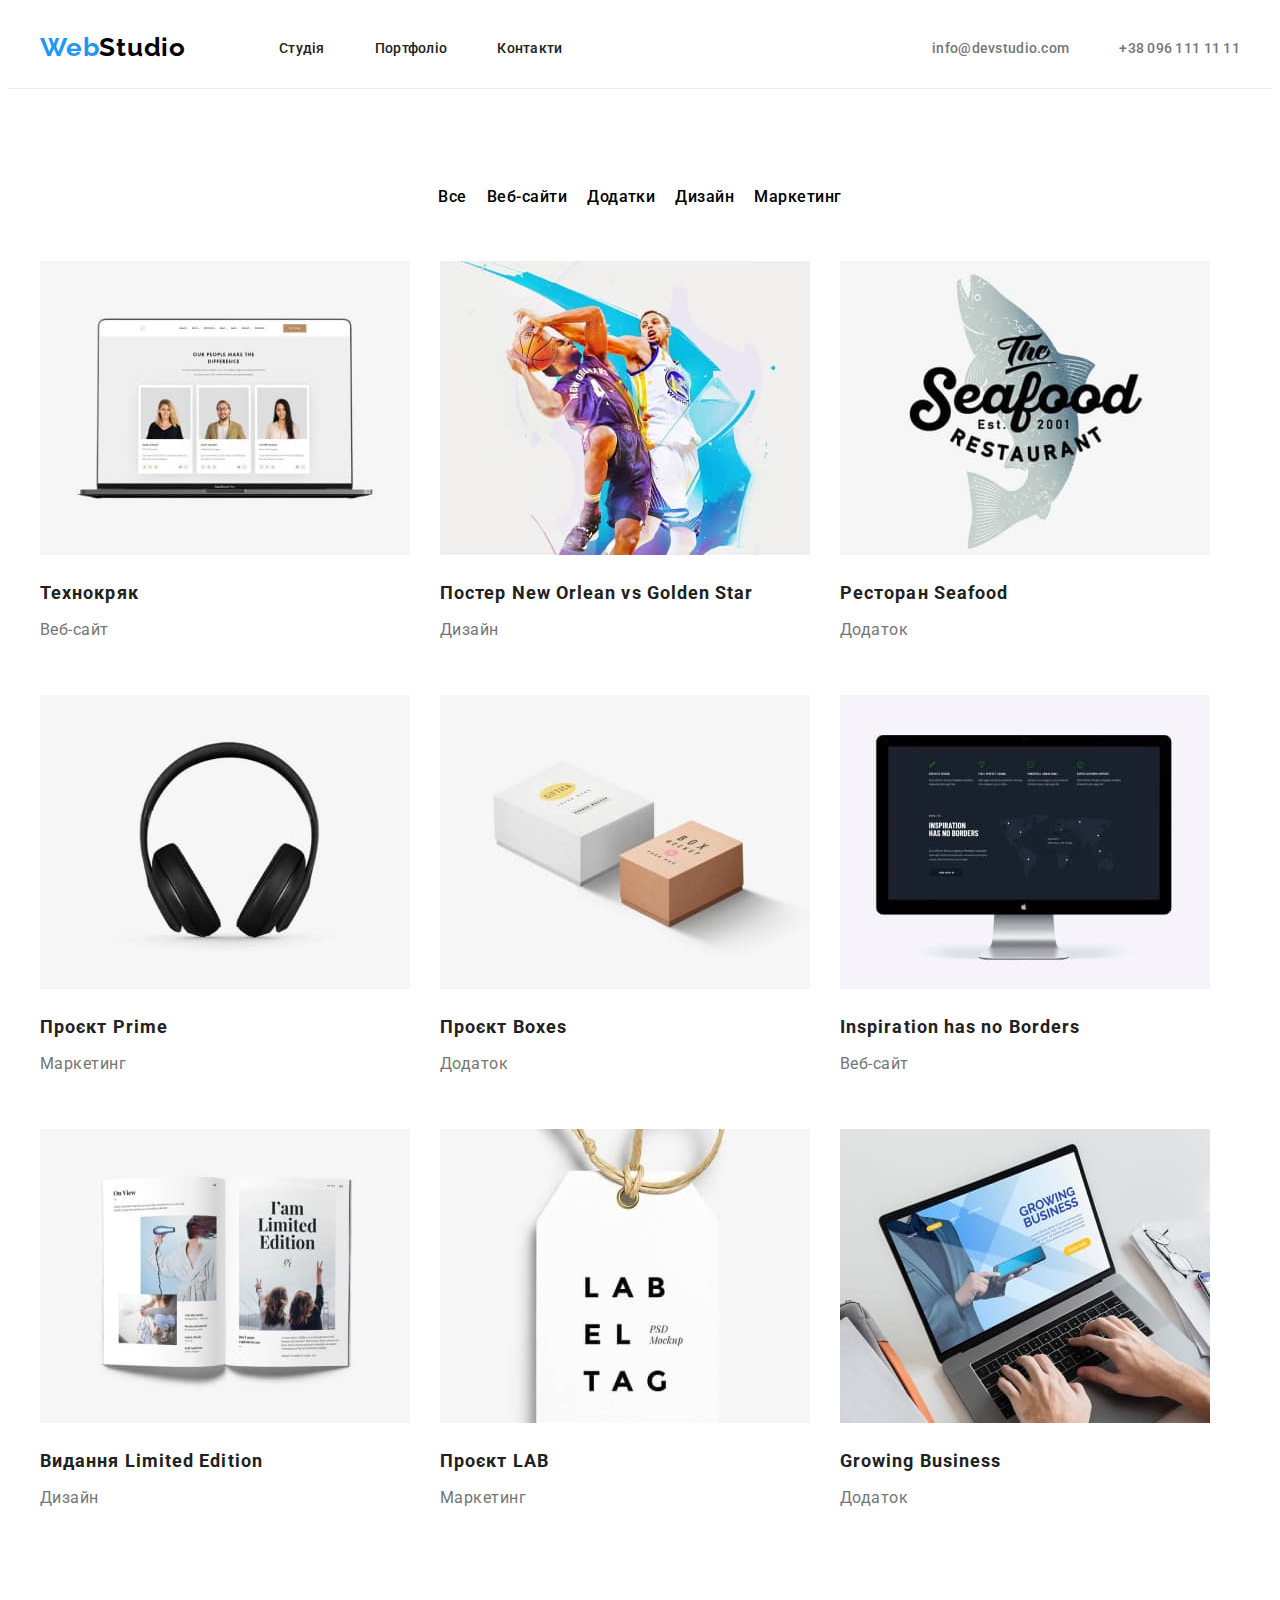
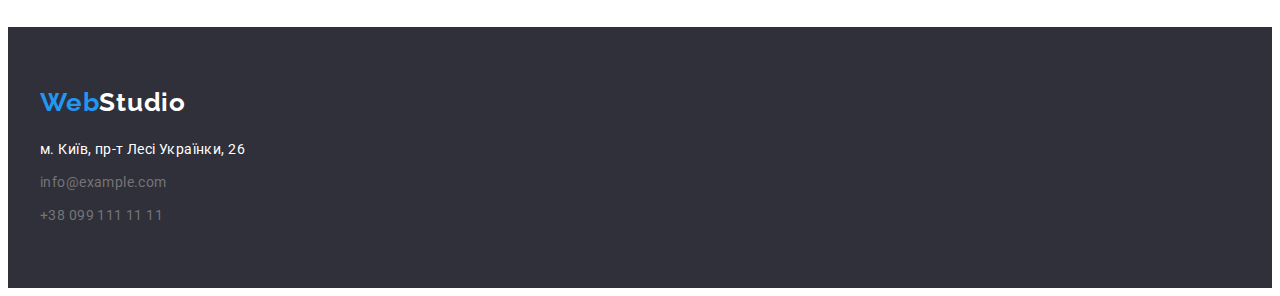
==== portfolio.html @ 6ba7637a "css" ====
<!DOCTYPE html>
<html lang="ru">
  <head>
    <meta charset="UTF-8" />
    <meta http-equiv="X-UA-Compatible" content="IE=edge" />
    <meta name="viewport" content="width=device-width, initial-scale=1.0" />
    <link
      rel="stylesheet"
      href="https://cdnjs.cloudflare.com/ajax/libs/modern-normalize/1.1.0/modern-normalize.min.css"
      integrity="sha512-wpPYUAdjBVSE4KJnH1VR1HeZfpl1ub8YT/NKx4PuQ5NmX2tKuGu6U/JRp5y+Y8XG2tV+wKQpNHVUX03MfMFn9Q=="
      crossorigin="anonymous"
      referrerpolicy="no-referrer"
    />
    <link rel="preconnect" href="https://fonts.googleapis.com" />
    <link rel="preconnect" href="https://fonts.gstatic.com" crossorigin />
    <link
      href="https://fonts.googleapis.com/css2?family=Raleway:wght@700&family=Roboto:wght@400;500;700;900&display=swap"
      rel="stylesheet"
    />
    <link rel="stylesheet" href="./CSS/reset.css" />
    <link rel="stylesheet" href="./CSS/style.css" />
    <title lang="en">Portfolio</title>
  </head>
  <body>
    <header class="header">
      <div class="container">
        <a class="header-logo link" href="/" lang="en"
          ><span class="header-web-logo">Web</span>Studio</a
        >
        <nav>
          <ul class="header-navigation-list list">
            <li class="header-navigation-item">
              <a class="header-navigation-link link" href="/">Студія</a>
            </li>
            <li class="header-navigation-item">
              <a class="header-navigation-link link" href="">Портфоліо</a>
            </li>
            <li class="header-navigation-item">
              <a class="header-navigation-link link" href="">Контакти</a>
            </li>
          </ul>
        </nav>
        <ul class="header-address-list list">
          <li class="header-address-item">
            <a class="header-address-link link" href="mailto:info@devstudio.com" lang="en"
              >info@devstudio.com</a
            >
          </li>
          <li class="header-address-item">
            <a class="header-address-link link" href="tel:+380961111111">+38 096 111 11 11</a>
          </li>
        </ul>
      </div>
    </header>
    <main>
      <section class="main-filter">
        <div class="container">
          <ul class="filter-list list">
            <li class="filter-item">
              <button class="filter-btn" type="button">Все</button>
            </li>
            <li class="filter-item">
              <button class="filter-btn" type="button">Веб-сайти</button>
            </li>
            <li class="filter-item">
              <button class="filter-btn" type="button">Додатки</button>
            </li>
            <li class="filter-item">
              <button class="filter-btn" type="button">Дизайн</button>
            </li>
            <li class="filter-item">
              <button class="filter-btn" type="button">Маркетинг</button>
            </li>
          </ul>
          <ul class="example-list list">
            <li class="example-item">
              <div class="card">
                <img class="example-picture" src="/images/Laptop.jpg" alt="Ноутбук" width="370" />
                <h3 class="example-title">Технокряк</h3>
                <p class="example-description">Веб-сайт</p>
              </div>
            </li>
            <li class="example-item">
              <div class="card">
                <img
                  class="example-picture"
                  src="/images/basketball.jpg"
                  alt="Постер New Orlean vs Golden Star"
                  width="370"
                />
                <h3 class="example-title">Постер New Orlean vs Golden Star</h3>
                <p class="example-description">Дизайн</p>
              </div>
            </li>
            <li class="example-item">
              <div class="card">
                <img
                  class="example-picture"
                  src="/images/restaurant.jpg"
                  alt="Ресторан"
                  width="370"
                />
                <h3 class="example-title">Ресторан Seafood</h3>
                <p class="example-description">Додаток</p>
              </div>
            </li>
            <li class="example-item">
              <div class="card">
                <img
                  class="example-picture"
                  src="/images/headphones.jpg"
                  alt="Наушники"
                  width="370"
                />
                <h3 class="example-title">Проєкт Prime</h3>
                <p class="example-description">Маркетинг</p>
              </div>
            </li>
            <li class="example-item">
              <div class="card">
                <img class="example-picture" src="/images/boxes.jpg" alt="Боксеры" width="370" />
                <h3 class="example-title">Проєкт Boxes</h3>
                <p class="example-description">Додаток</p>
              </div>
            </li>
            <li class="example-item">
              <div class="card">
                <img class="example-picture" src="/images/screen.jpg" alt="Экран" width="370" />
                <h3 class="example-title">Inspiration has no Borders</h3>
                <p class="example-description">Веб-сайт</p>
              </div>
            </li>
            <li class="example-item">
              <div class="card">
                <img class="example-picture" src="/images/magazine.jpg" alt="Журнал" width="370" />
                <h3 class="example-title">Видання Limited Edition</h3>
                <p class="example-description">Дизайн</p>
              </div>
            </li>
            <li class="example-item">
              <div class="card">
                <img class="example-picture" src="/images/label.jpg" alt="Этикетка" width="370" />
                <h3 class="example-title">Проєкт LAB</h3>
                <p class="example-description">Маркетинг</p>
              </div>
            </li>
            <li class="example-item">
              <div class="card">
                <img
                  class="example-picture"
                  src="/images/laptop-typing.jpg"
                  alt="Печатает на ноутбуке"
                  width="370"
                />
                <h3 class="example-title">Growing Business</h3>
                <p class="example-description">Додаток</p>
              </div>
            </li>
          </ul>
        </div>
      </section>
    </main>
    <footer class="footer-address">
      <div class="container">
        <a class="footer-logo link" href="/"><span class="footer-web-logo">Web</span>Studio</a>
        <address class="foorer-address">
          <ul class="footer-address-list list">
            <li class="footer-address-item">
              <p class="address">м. Київ, пр-т Лесі Українки, 26</p>
            </li>
            <li class="footer-address-item">
              <p class="footer-address-description">info@example.com</p>
            </li>
            <li class="footer-address-item">
              <p class="footer-phone">+38 099 111 11 11</p>
            </li>
          </ul>
        </address>
      </div>
    </footer>
  </body>
</html>
---- CSS/style.css ----
:root {
    --main-header-color: #FFFFFF;
    --second-heading-color: #212121; 
    --description-color: #757575;
    --header-logo-color: #000000;
    --footer-logo-color: #FFFFFF; 
    --hover-color: #2196F3; 
    --footer-adress-color: #FFFFFF; 
    --web-logo: #2196F3;
    --service-btn-text: #FFFFFF; 
    --service-btn-color: #2196F3;
    --filter-btn-hover-text: #FFFFFF;
    --filter-btn-hover-color: #2196F3;
    --filter-btn-text: #212121;
}

p,
h1,
h2,
h3,
h4,
h5,
h6 {margin: 0;}

ul {margin: 0;
padding-left: 0;}

a {
    color: inherit;
}

body {font-family: "Roboto", "Raleway", sans-serif;
}

button input a {
    cursor: pointer;
}

.list {
    list-style: none;
    text-decoration: none;
}

.link {
    text-decoration: none;
}

.container {
    width: 1200px;
    margin: 0 auto;
    padding-left: 15px;
    padding-right: 15px;
    /* outline: 1px solid tomato; */
}


/* -------------- studio\portfolio header -------------- */

.header {
    padding-top: 24px;
    padding-bottom: 25px;
    border-bottom: 1px solid #ECECEC;
}

.header > .container { 
    display: flex;
    align-items: center;
}

.header-web-logo {
    color: var(--web-logo);
}

.header-logo {
    font-family: 'Raleway'; 
    font-weight: 700;
    font-size: 26px;
    line-height: 1.2;
    letter-spacing: 0.03em;
    color: var(--header-logo-color);
    margin-right: 93px;
}

.header-navigation-list {
    display: flex;
    gap: 50px;
}

.header-navigation-link:hover,
.header-navigation-link:focus {
    color: var(--hover-color)
}
.header-navigation-link {
    font-weight: 500;
    font-size: 14px;
    line-height: 1.15;
    letter-spacing: 0.02em;
    color: var(--second-heading-color);
}

.header-address-list {
    display: flex;
    gap: 50px;
    margin-left: auto;
}

.header-address-link:hover,
.header-address-link:focus {
    color: var(--hover-color)
}
.header-address-link {
    font-weight: 500;
    font-size: 14px;
    line-height: 1.15;
    letter-spacing: 0.02em;
    color: var(--description-color)
}


/* -------------- studio-main -------------- */

.btn-section {
    background-color: #2F303A;
    padding: 200px 100px 280px 100px;
}

.btn-section > .container { 
    display: flex;
    flex-direction: column;
    align-items: center;
}

.btn-heading {
    font-weight: 900;
    font-size: 44px;
    line-height: 1.36;
    text-align: center;
    letter-spacing: 0.06em;
    text-transform: uppercase;
    color: var(--main-header-color);
    margin-bottom: 30px;
    max-width: 700px;
}

.main-btn {
    font-family: 'roboto';
    color: var(--service-btn-text);
    background-color: var(--service-btn-color);
    border: none;
}

.our-job {
    padding-top: 94px;
    padding-bottom: 94px;
}

.benefits-list {
    margin-bottom: 94px;
    display: flex;
    gap: 30px;
}

.benefits-heading {
    font-weight: 700;
    font-size: 14px;
    line-height: 1.15;
    letter-spacing: 0.03em;
    text-transform: uppercase;
    color: var(--second-heading-color);
    margin-bottom: 10px;
}

.benefits-description {
    font-weight: 400;
    font-size: 14px;
    line-height: 1.71;
    letter-spacing: 0.03em;
    color: var(--description-color);
    margin-bottom: 30px;
}


.our-job-heading {
    font-weight: 700;
    font-size: 36px;
    line-height: 1.17;
    text-align: center;
    letter-spacing: 0.03em;
    color: var(--second-heading-color);
    margin-bottom: 50px;
}

.our-job-list {
    display: flex;
    gap: 30px;
    
}

.our-team { 
    padding-top: 94px;
    padding-bottom: 94px;
}

.our-team-item {
    width: 273px;
    height: 368px;
    /* border: 1px solid black; */
}

.our-team-heading {
    font-weight: 700;
    font-size: 36px;
    line-height: 1.17;
    text-align: center;
    letter-spacing: 0.03em;
    color: var(--second-heading-color);
}

.our-team-list {
    margin-top: 50px;
    display: flex;
    gap: 30px;
}

.product-designer {

}

.frontend-developer {

}

.ui-designer {

}

.marketing {

}

.our-team-name {
    font-weight: 500;
    font-size: 16px;
    line-height: 1.19;
    text-align: center;
    letter-spacing: 0.03em;
    color: var(--second-heading-color);
    margin-top: 30px;
    margin-bottom: 10px;
}

.our-team-job-title {
    font-weight: 400;
    font-size: 16px;
    line-height: 1.19;
    text-align: center;
    letter-spacing: 0.03em;
    color: var(--description-color);
}


/* -------------- portfolio main -------------- */

.main-filter { 
    padding-top: 94px;
    padding-bottom: 94px;
}

.filter-btn:hover,
.filter-btn:focus {
    color: var(--filter-btn-hover-text);
    background-color: var(--filter-btn-hover-color);
}

.filter-list {
    margin-bottom: 50px;
    display: flex;
    gap: 8px;
    justify-content: center;
}

.filter-btn {
    font-family: 'roboto';
    font-weight: 500;
    font-size: 16px;
    line-height: 1.62;
    text-align: center;
    letter-spacing: 0.03em;
    border: none;
    background: none;
}


.example-list {
    display: flex;
    flex-wrap: wrap;
    row-gap: 30px;
    column-gap: 30px;
}

.card {
/* border: 1px solid black; */
} 

.example-item { 
    width: 370px;
    height: 404px;
    /* border: 1px solid black; */
}

.example-title {
    font-weight: 700;
    font-size: 18px;
    line-height: 2.0;
    letter-spacing: 0.06em;
    color: var(--second-heading-color);
    margin-top: 20px;
    margin-bottom: 4px;
}

.example-description {
    font-weight: 400;
    font-size: 16px;
    line-height: 1.88;
    letter-spacing: 0.03em;
    color: var(--description-color);
    margin-bottom: 114px;
}

/* -------------- studio/porfolio footer -------------- */
.footer-address {
    background-color: #2F303A;
    padding-top: 60px;
    padding-bottom: 60px;
}

.footer-web-logo {
    color: var(--web-logo);
}


.footer-logo {
    font-family: 'Raleway';
    font-weight: 700;
    font-size: 26px;
    margin-bottom: 20px;
    line-height: 1.2;
    letter-spacing: 0.03em;
    color: var(--footer-logo-color);
}

.footer-address-list {
    gap: 9px;
}

.address {
    font-weight: 400;
    font-size: 14px;
    font-style: normal;
    line-height: 1.71;
    letter-spacing: 0.03em;
    color: var(--footer-adress-color);
    margin-bottom: 9px;
}

.footer-address-description {
    font-family: 'Roboto';
    font-style: normal;
    font-weight: 400;
    font-size: 14px;
    line-height: 1.71;
    letter-spacing: 0.03em;
    color: var(--description-color);
    margin-bottom: 9px;
}


.footer-phone {
        font-family: 'Roboto';
            font-style: normal;
            font-weight: 400;
            font-size: 14px;
            line-height: 1.71;
            letter-spacing: 0.03em;
            color: var(--description-color);
}
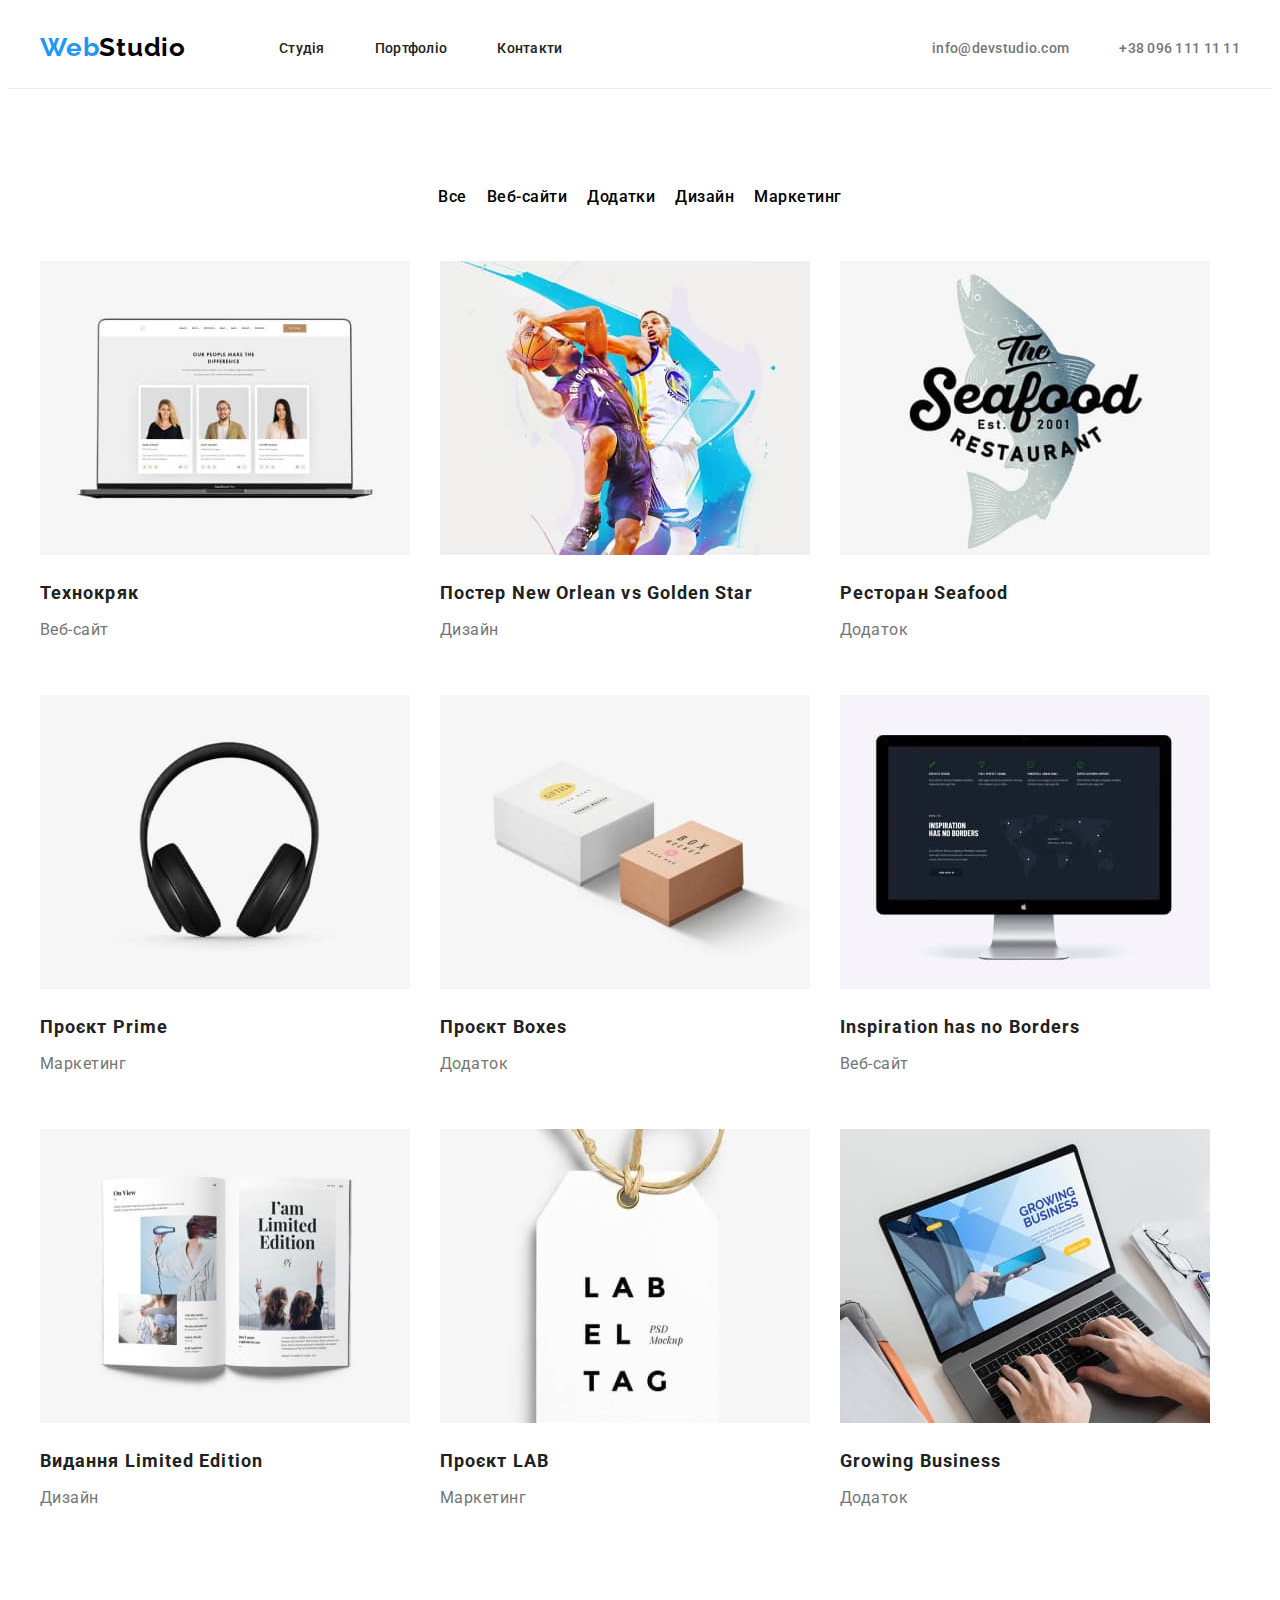
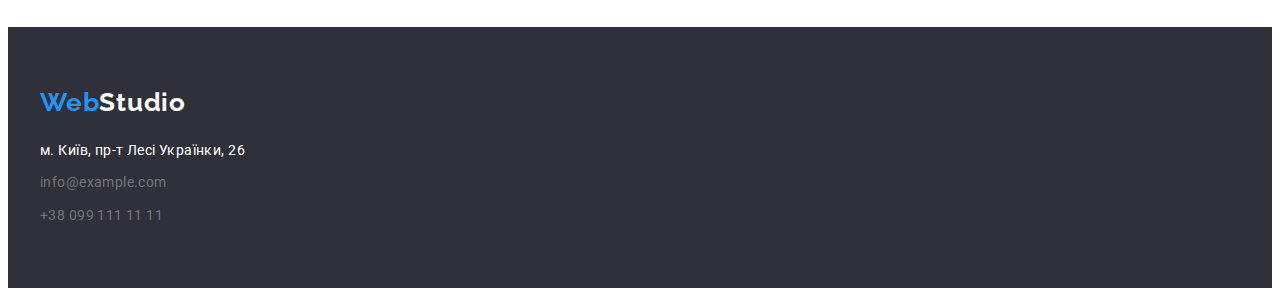
==== commit 0e54039e: "Done" ====
--- a/portfolio.html
+++ b/portfolio.html
@@ -23,17 +23,17 @@
   </head>
   <body>
     <header class="header">
-      <div class="container">
-        <a class="header-logo link" href="/" lang="en"
-          ><span class="header-web-logo">Web</span>Studio</a
-        >
-        <nav>
+      <div class="container header-container">
+        <nav class="haeder-navigation">
+        <a class="header-logo link" href="index.html" lang="en"
+          ><span class="header-web-logo">Web</span>Studio
+        </a>
           <ul class="header-navigation-list list">
             <li class="header-navigation-item">
-              <a class="header-navigation-link link" href="/">Студія</a>
+              <a class="header-navigation-link link" href="index.html">Студія</a>
             </li>
             <li class="header-navigation-item">
-              <a class="header-navigation-link link" href="">Портфоліо</a>
+              <a class="header-navigation-link link" href="portfolio.html">Портфоліо</a>
             </li>
             <li class="header-navigation-item">
               <a class="header-navigation-link link" href="">Контакти</a>
@@ -42,7 +42,7 @@
         </nav>
         <ul class="header-address-list list">
           <li class="header-address-item">
-            <a class="header-address-link link" href="mailto:info@devstudio.com" lang="en"
+            <a class="header-address-link link" href="mailto:info@devstudio.com"
               >info@devstudio.com</a
             >
           </li>
@@ -74,90 +74,89 @@
           </ul>
           <ul class="example-list list">
             <li class="example-item">
-              <div class="card">
-                <img class="example-picture" src="/images/Laptop.jpg" alt="Ноутбук" width="370" />
+                <img class="example-picture" src="./images/Laptop.jpg" alt="Ноутбук" width="370" />
+                <div class="description">
                 <h3 class="example-title">Технокряк</h3>
                 <p class="example-description">Веб-сайт</p>
-              </div>
+                </div>
             </li>
             <li class="example-item">
-              <div class="card">
                 <img
                   class="example-picture"
-                  src="/images/basketball.jpg"
+                  src="./images/basketball.jpg"
                   alt="Постер New Orlean vs Golden Star"
                   width="370"
                 />
+                <div class="description">
                 <h3 class="example-title">Постер New Orlean vs Golden Star</h3>
                 <p class="example-description">Дизайн</p>
-              </div>
+                </div>
             </li>
             <li class="example-item">
-              <div class="card">
                 <img
                   class="example-picture"
-                  src="/images/restaurant.jpg"
+                  src="./images/restaurant.jpg"
                   alt="Ресторан"
                   width="370"
                 />
+                <div class="description">
                 <h3 class="example-title">Ресторан Seafood</h3>
                 <p class="example-description">Додаток</p>
-              </div>
+                </div>
             </li>
             <li class="example-item">
-              <div class="card">
                 <img
                   class="example-picture"
-                  src="/images/headphones.jpg"
+                  src="./images/headphones.jpg"
                   alt="Наушники"
                   width="370"
                 />
+                <div class="description">
                 <h3 class="example-title">Проєкт Prime</h3>
                 <p class="example-description">Маркетинг</p>
-              </div>
+                </div>
             </li>
             <li class="example-item">
-              <div class="card">
-                <img class="example-picture" src="/images/boxes.jpg" alt="Боксеры" width="370" />
+                <img class="example-picture" src="./images/boxes.jpg" alt="Боксеры" width="370" />
+                <div class="description">
                 <h3 class="example-title">Проєкт Boxes</h3>
                 <p class="example-description">Додаток</p>
-              </div>
+                </div>
             </li>
             <li class="example-item">
-              <div class="card">
-                <img class="example-picture" src="/images/screen.jpg" alt="Экран" width="370" />
+                <img class="example-picture" src="./images/screen.jpg" alt="Экран" width="370" />
+                <div class="description">
                 <h3 class="example-title">Inspiration has no Borders</h3>
                 <p class="example-description">Веб-сайт</p>
-              </div>
+                </div>
             </li>
             <li class="example-item">
-              <div class="card">
-                <img class="example-picture" src="/images/magazine.jpg" alt="Журнал" width="370" />
+                <img class="example-picture" src="./images/magazine.jpg" alt="Журнал" width="370" />
+                <div class="description">
                 <h3 class="example-title">Видання Limited Edition</h3>
                 <p class="example-description">Дизайн</p>
-              </div>
+                </div>
             </li>
             <li class="example-item">
-              <div class="card">
-                <img class="example-picture" src="/images/label.jpg" alt="Этикетка" width="370" />
+                <img class="example-picture" src="./images/label.jpg" alt="Этикетка" width="370" />
+                <div class="description">
                 <h3 class="example-title">Проєкт LAB</h3>
                 <p class="example-description">Маркетинг</p>
-              </div>
+                </div>
             </li>
             <li class="example-item">
-              <div class="card">
                 <img
                   class="example-picture"
-                  src="/images/laptop-typing.jpg"
+                  src="./images/laptop-typing.jpg"
                   alt="Печатает на ноутбуке"
                   width="370"
                 />
+                <div class="description">
                 <h3 class="example-title">Growing Business</h3>
                 <p class="example-description">Додаток</p>
-              </div>
+                </div>
             </li>
           </ul>
-        </div>
       </section>
     </main>
     <footer class="footer-address">
--- a/CSS/style.css
+++ b/CSS/style.css
@@ -1,13 +1,13 @@
 :root {
     --main-header-color: #FFFFFF;
-    --second-heading-color: #212121; 
+    --second-heading-color: #212121;
     --description-color: #757575;
     --header-logo-color: #000000;
-    --footer-logo-color: #FFFFFF; 
-    --hover-color: #2196F3; 
-    --footer-adress-color: #FFFFFF; 
+    --footer-logo-color: #FFFFFF;
+    --hover-color: #2196F3;
+    --footer-adress-color: #FFFFFF;
     --web-logo: #2196F3;
-    --service-btn-text: #FFFFFF; 
+    --service-btn-text: #FFFFFF;
     --service-btn-color: #2196F3;
     --filter-btn-hover-text: #FFFFFF;
     --filter-btn-hover-color: #2196F3;
@@ -20,16 +20,21 @@
 h3,
 h4,
 h5,
-h6 {margin: 0;}
-
-ul {margin: 0;
-padding-left: 0;}
+h6 {
+    margin: 0;
+}
+
+ul {
+    margin: 0;
+    padding-left: 0;
+}
 
 a {
     color: inherit;
 }
 
-body {font-family: "Roboto", "Raleway", sans-serif;
+body {
+    font-family: "Roboto", "Raleway", sans-serif;
 }
 
 button input a {
@@ -62,17 +67,21 @@
     border-bottom: 1px solid #ECECEC;
 }
 
-.header > .container { 
+.header>.container {
     display: flex;
     align-items: center;
 }
 
+.haeder-navigation {
+    display: flex;
+    align-items: center;
+}
 .header-web-logo {
     color: var(--web-logo);
 }
 
 .header-logo {
-    font-family: 'Raleway'; 
+    font-family: 'Raleway';
     font-weight: 700;
     font-size: 26px;
     line-height: 1.2;
@@ -90,6 +99,7 @@
 .header-navigation-link:focus {
     color: var(--hover-color)
 }
+
 .header-navigation-link {
     font-weight: 500;
     font-size: 14px;
@@ -108,6 +118,7 @@
 .header-address-link:focus {
     color: var(--hover-color)
 }
+
 .header-address-link {
     font-weight: 500;
     font-size: 14px;
@@ -121,10 +132,10 @@
 
 .btn-section {
     background-color: #2F303A;
-    padding: 200px 100px 280px 100px;
-}
-
-.btn-section > .container { 
+    padding: 200px 0;
+}
+
+.btn-section>.container {
     display: flex;
     flex-direction: column;
     align-items: center;
@@ -149,13 +160,12 @@
     border: none;
 }
 
-.our-job {
+.our-benefits {
     padding-top: 94px;
     padding-bottom: 94px;
 }
 
 .benefits-list {
-    margin-bottom: 94px;
     display: flex;
     gap: 30px;
 }
@@ -176,9 +186,11 @@
     line-height: 1.71;
     letter-spacing: 0.03em;
     color: var(--description-color);
-    margin-bottom: 30px;
-}
-
+}
+
+.our-job {
+    padding-bottom: 94px;
+}
 
 .our-job-heading {
     font-weight: 700;
@@ -193,17 +205,16 @@
 .our-job-list {
     display: flex;
     gap: 30px;
-    
-}
-
-.our-team { 
+
+}
+
+.our-team {
     padding-top: 94px;
     padding-bottom: 94px;
 }
 
 .our-team-item {
     width: 273px;
-    height: 368px;
     /* border: 1px solid black; */
 }
 
@@ -214,29 +225,26 @@
     text-align: center;
     letter-spacing: 0.03em;
     color: var(--second-heading-color);
+    margin-bottom: 50px;
 }
 
 .our-team-list {
-    margin-top: 50px;
     display: flex;
     gap: 30px;
 }
 
-.product-designer {
-
-}
-
-.frontend-developer {
-
-}
-
-.ui-designer {
-
-}
-
-.marketing {
-
-}
+.product-designer {}
+
+.frontend-developer {}
+
+.ui-designer {}
+
+.marketing {}
+
+.our-team {
+background-color:gainsboro;
+}
+
 
 .our-team-name {
     font-weight: 500;
@@ -245,7 +253,7 @@
     text-align: center;
     letter-spacing: 0.03em;
     color: var(--second-heading-color);
-    margin-top: 30px;
+    padding-top: 30px;
     margin-bottom: 10px;
 }
 
@@ -256,12 +264,13 @@
     text-align: center;
     letter-spacing: 0.03em;
     color: var(--description-color);
+    padding-bottom: 30px;
 }
 
 
 /* -------------- portfolio main -------------- */
 
-.main-filter { 
+.main-filter {
     padding-top: 94px;
     padding-bottom: 94px;
 }
@@ -299,13 +308,18 @@
 }
 
 .card {
-/* border: 1px solid black; */
-} 
-
-.example-item { 
+    /* border: 1px solid black; */
+}
+
+.example-item {
     width: 370px;
-    height: 404px;
     /* border: 1px solid black; */
+}
+
+.description {
+    padding-top: 20px;
+    padding-bottom: 20px;
+
 }
 
 .example-title {
@@ -314,7 +328,6 @@
     line-height: 2.0;
     letter-spacing: 0.06em;
     color: var(--second-heading-color);
-    margin-top: 20px;
     margin-bottom: 4px;
 }
 
@@ -324,7 +337,6 @@
     line-height: 1.88;
     letter-spacing: 0.03em;
     color: var(--description-color);
-    margin-bottom: 114px;
 }
 
 /* -------------- studio/porfolio footer -------------- */
@@ -376,11 +388,11 @@
 
 
 .footer-phone {
-        font-family: 'Roboto';
-            font-style: normal;
-            font-weight: 400;
-            font-size: 14px;
-            line-height: 1.71;
-            letter-spacing: 0.03em;
-            color: var(--description-color);
+    font-family: 'Roboto';
+    font-style: normal;
+    font-weight: 400;
+    font-size: 14px;
+    line-height: 1.71;
+    letter-spacing: 0.03em;
+    color: var(--description-color);
 }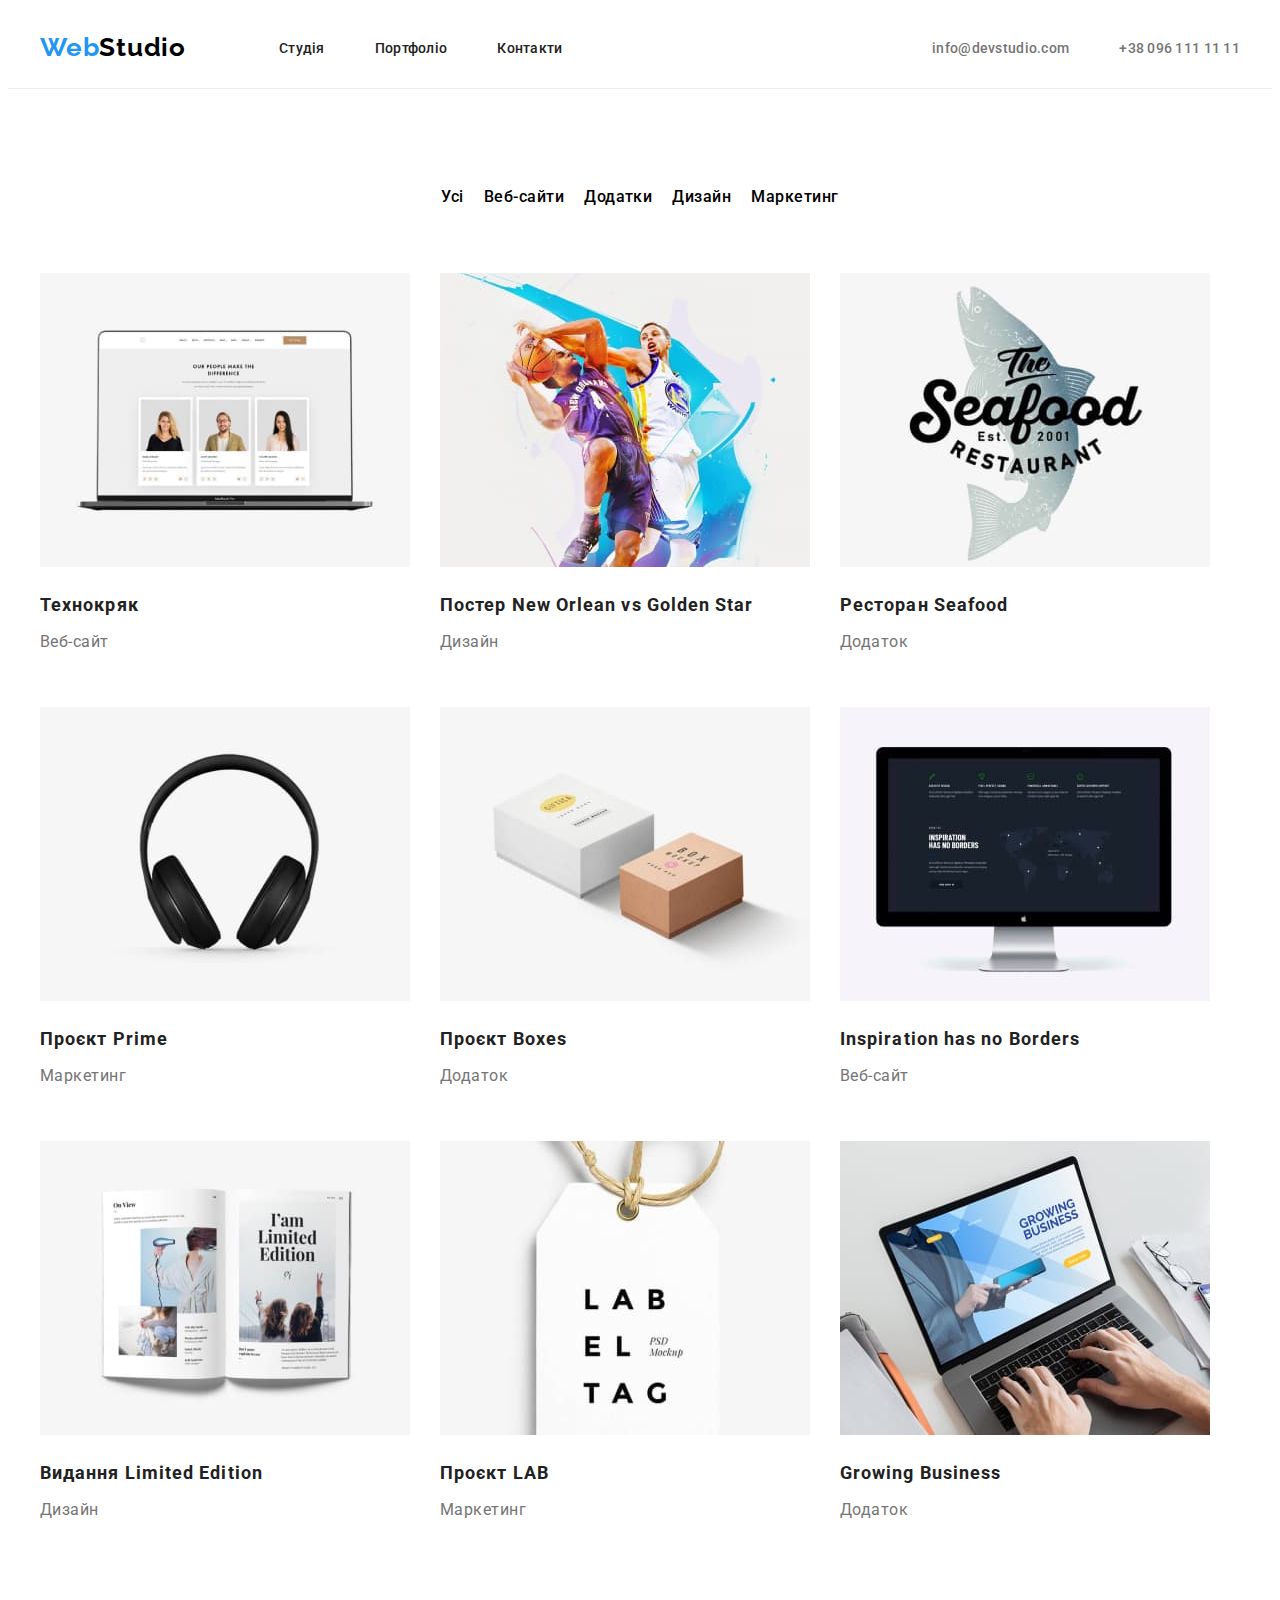
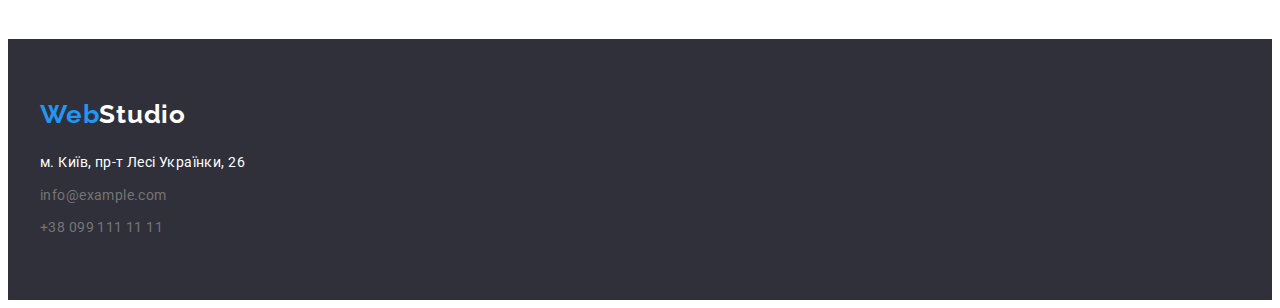
==== commit 467b1478: "Done :)" ====
--- a/portfolio.html
+++ b/portfolio.html
@@ -57,7 +57,7 @@
         <div class="container">
           <ul class="filter-list list">
             <li class="filter-item">
-              <button class="filter-btn" type="button">Все</button>
+              <button class="filter-btn" type="button">Усі</button>
             </li>
             <li class="filter-item">
               <button class="filter-btn" type="button">Веб-сайти</button>
--- a/CSS/style.css
+++ b/CSS/style.css
@@ -158,6 +158,10 @@
     color: var(--service-btn-text);
     background-color: var(--service-btn-color);
     border: none;
+    width: 216px;
+    height: 50px;
+    box-shadow: 0px 3px 1px rgba(0, 0, 0, 0.1), 0px 1px 2px rgba(0, 0, 0, 0.08), 0px 2px 2px rgba(0, 0, 0, 0.12);
+    border-radius: 4px;
 }
 
 .our-benefits {
@@ -275,18 +279,23 @@
     padding-bottom: 94px;
 }
 
+.filter-list {
+    margin-bottom: 56px;
+    display: flex;
+    gap: 8px;
+    justify-content: center;
+    height: 34px;
+}
+
 .filter-btn:hover,
 .filter-btn:focus {
     color: var(--filter-btn-hover-text);
     background-color: var(--filter-btn-hover-color);
-}
-
-.filter-list {
-    margin-bottom: 50px;
-    display: flex;
-    gap: 8px;
-    justify-content: center;
-}
+    height: 38px;
+    box-shadow: 0px 3px 1px rgba(0, 0, 0, 0.1), 0px 1px 2px rgba(0, 0, 0, 0.08), 0px 2px 2px rgba(0, 0, 0, 0.12);
+    border-radius: 4px;
+}
+
 
 .filter-btn {
     font-family: 'roboto';
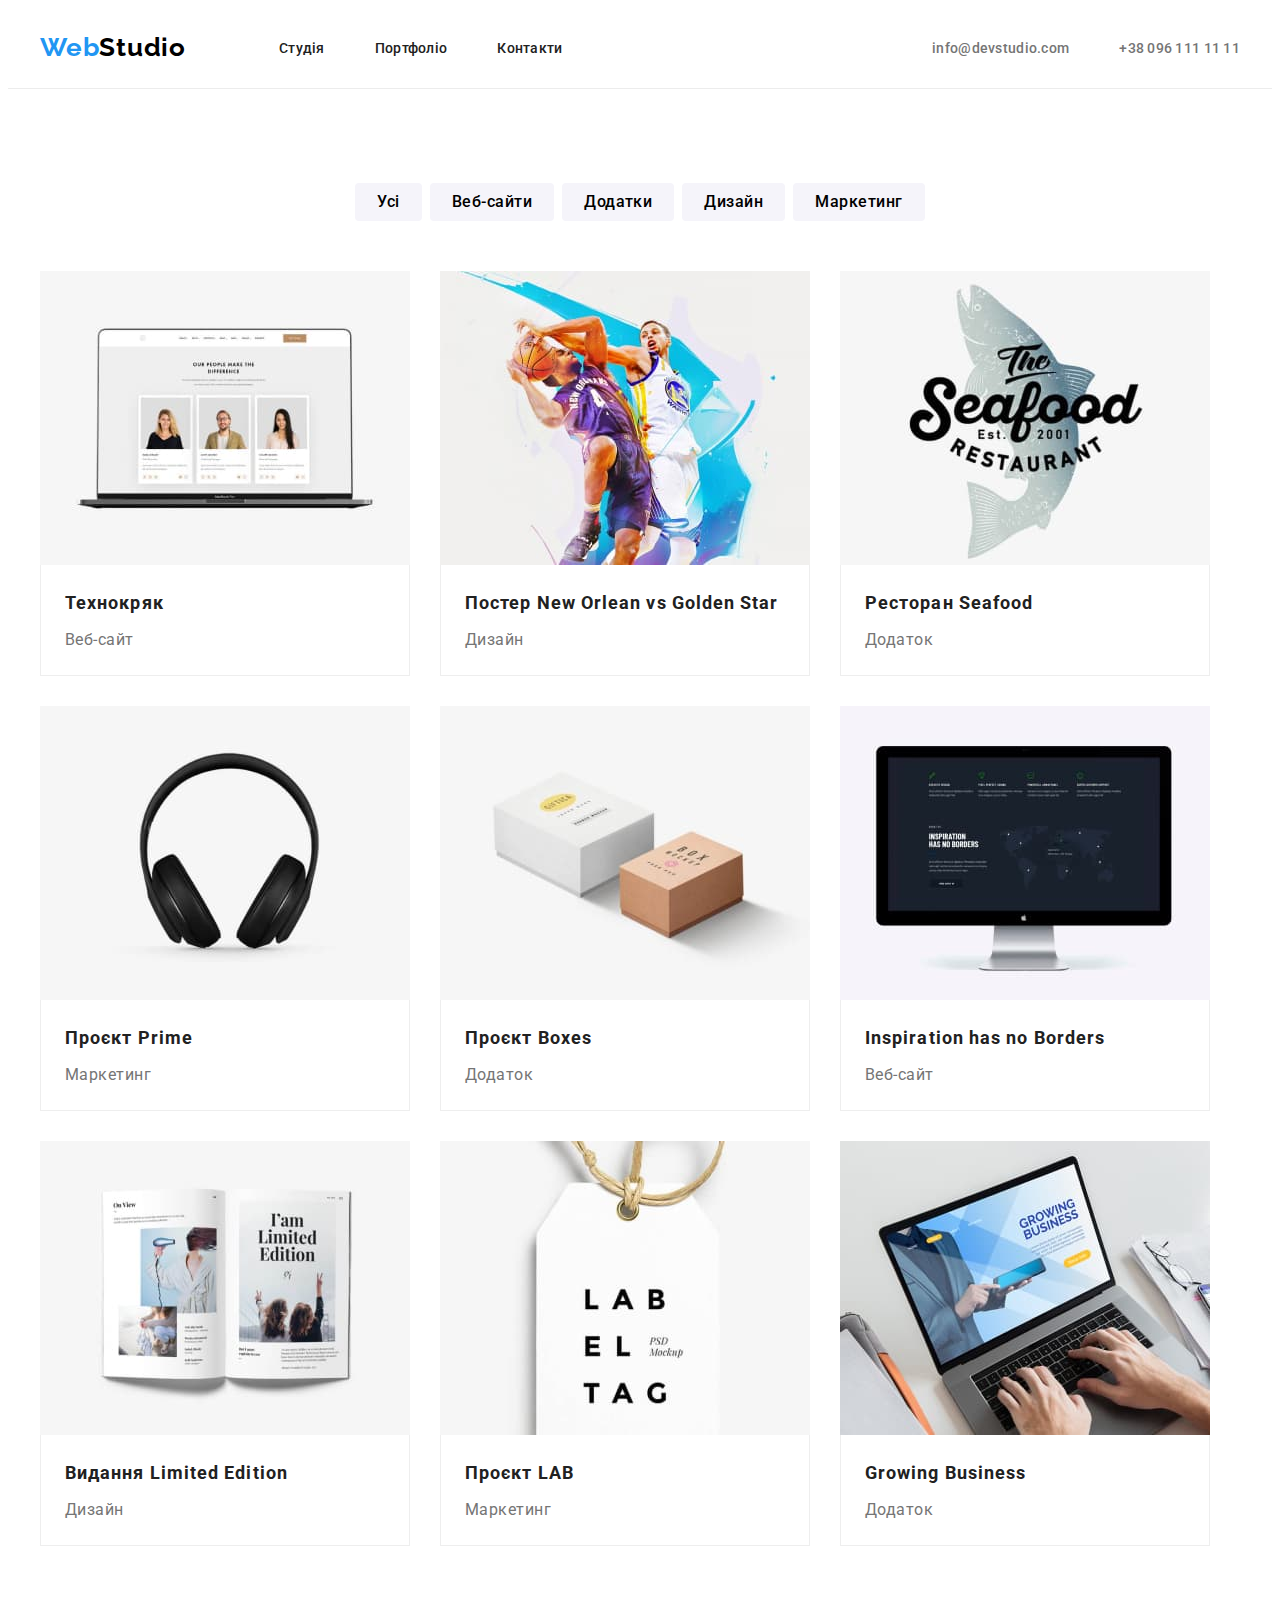
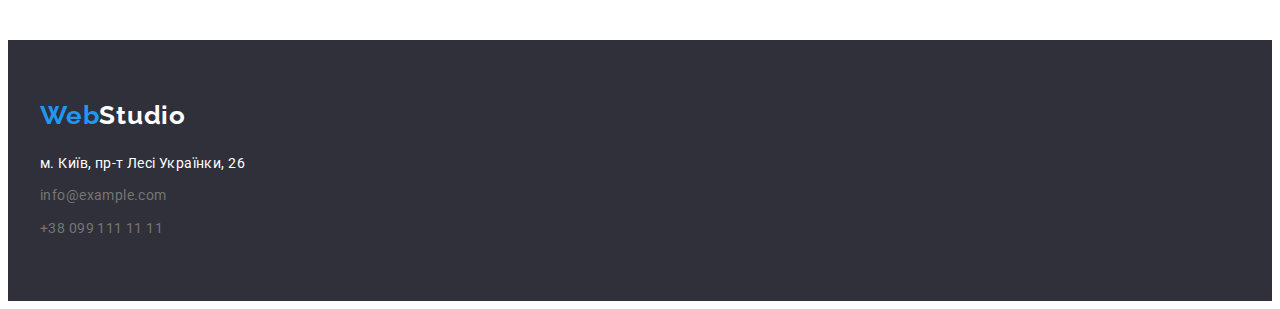
==== commit 7d51c260: "finish" ====
--- a/portfolio.html
+++ b/portfolio.html
@@ -1,5 +1,5 @@
 <!DOCTYPE html>
-<html lang="ru">
+<html lang="uk">
   <head>
     <meta charset="UTF-8" />
     <meta http-equiv="X-UA-Compatible" content="IE=edge" />
@@ -161,7 +161,7 @@
     </main>
     <footer class="footer-address">
       <div class="container">
-        <a class="footer-logo link" href="/"><span class="footer-web-logo">Web</span>Studio</a>
+        <a class="footer-logo link" href="index.html"><span class="footer-web-logo">Web</span>Studio</a>
         <address class="foorer-address">
           <ul class="footer-address-list list">
             <li class="footer-address-item">
--- a/CSS/style.css
+++ b/CSS/style.css
@@ -215,11 +215,14 @@
 .our-team {
     padding-top: 94px;
     padding-bottom: 94px;
+    background-color: #F5F4FA;
+
 }
 
 .our-team-item {
-    width: 273px;
-    /* border: 1px solid black; */
+    width: 270px;
+    border-radius: 0px 0px 4px 4px;
+    background-color: #fff;
 }
 
 .our-team-heading {
@@ -245,9 +248,6 @@
 
 .marketing {}
 
-.our-team {
-background-color:gainsboro;
-}
 
 
 .our-team-name {
@@ -280,20 +280,17 @@
 }
 
 .filter-list {
-    margin-bottom: 56px;
+    margin-bottom: 50px;
     display: flex;
     gap: 8px;
     justify-content: center;
-    height: 34px;
 }
 
 .filter-btn:hover,
 .filter-btn:focus {
     color: var(--filter-btn-hover-text);
     background-color: var(--filter-btn-hover-color);
-    height: 38px;
     box-shadow: 0px 3px 1px rgba(0, 0, 0, 0.1), 0px 1px 2px rgba(0, 0, 0, 0.08), 0px 2px 2px rgba(0, 0, 0, 0.12);
-    border-radius: 4px;
 }
 
 
@@ -306,6 +303,10 @@
     letter-spacing: 0.03em;
     border: none;
     background: none;
+    background-color: #F5F4FA;
+    padding: 6px 22px;
+    border-radius: 4px;
+    cursor: pointer;
 }
 
 
@@ -326,9 +327,10 @@
 }
 
 .description {
-    padding-top: 20px;
-    padding-bottom: 20px;
-
+padding: 20px 24px;
+border-left: 1px solid #EEEEEE;
+border-right: 1px solid #EEEEEE;
+border-bottom: 1px solid #EEEEEE;
 }
 
 .example-title {
